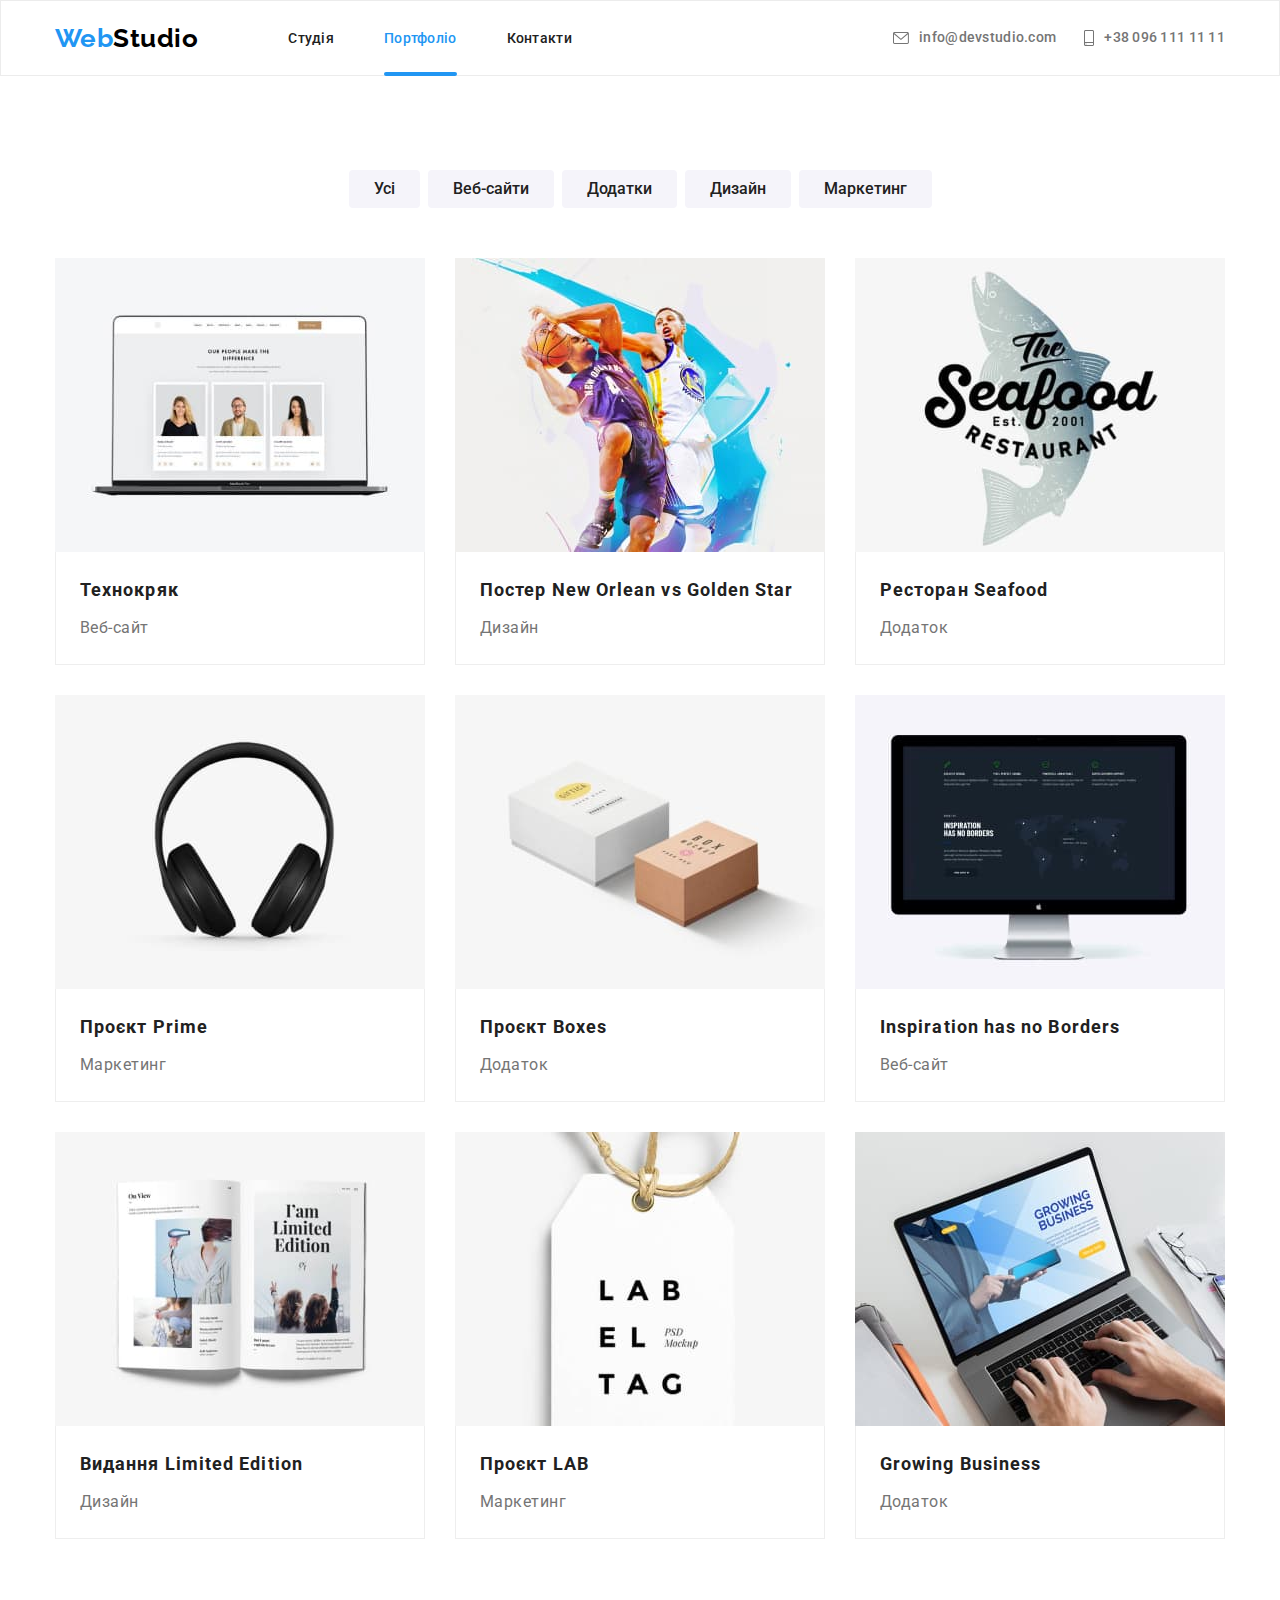
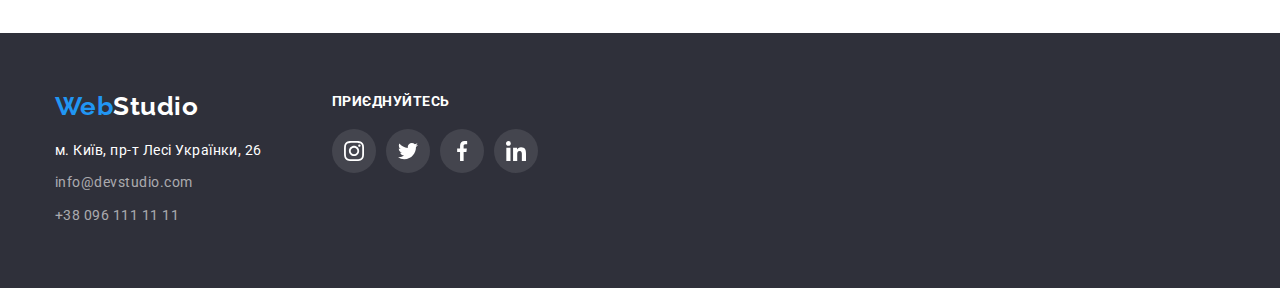
==== portfolio.html @ 26f71ac4 "Оформление 6 д/з" ====
<!DOCTYPE html>
<html lang="uk">

<head>
    <meta charset="UTF-8">
    <meta http-equiv="X-UA-Compatible" content="IE=edge">
    <meta name="viewport" content="width=device-width, initial-scale=1.0">
    <title>Портфоліо</title>
    <link rel="stylesheet" href="https://cdnjs.cloudflare.com/ajax/libs/modern-normalize/1.0.0/modern-normalize.min.css" />
    <link rel="preconnect" href="https://fonts.googleapis.com">
    <link rel="preconnect" href="https://fonts.gstatic.com" crossorigin>
    <link
        href="https://fonts.googleapis.com/css2?family=Raleway:ital,wght@0,700;1,700&family=Roboto:wght@400;500;700;900&display=swap"
        rel="stylesheet">
        <link rel="stylesheet" href="https://cdn.jsdelivr.net/npm/modern-normalize@1.1.0/modern-normalize.min.css">
    <link rel="stylesheet" href="./css/styles.css">
</head>

<body class="body-page">

    <!--Шапка-->

    <header class="page-header">
        <div class="container page-header-container">

        <nav class="page-nav">

            <a href="./index.html" class="logo"><span class="logo-web">Web</span>Studio</a>



            <ul class="menu list">
                <li class="menu-item lines ">
                    <a href="./index.html" class="menu-link lines ">Студія </a>
                </li>
                <li class="menu-item">
                    <a href="./portfolio.html" class="menu-link link-current-portfolio lines ">Портфоліо</a>
                </li>
                <li class="menu-item">
                    <a href="" class="menu-link lines">Контакти</a>
                </li>
            
            </ul>

        </nav>



        <ul class="contact list">
        <li>
            <a href="mailto:info@devstudio.com" class="contact-phone-number lines ">
                <svg class="contact-icon mail-list-item-link" width="16" height="12">
                    <use href="./images/sprite/symbol-defs.svg#icon-mail-page-header-hover"></use>
                </svg>
                info@devstudio.com</a>
        </li>
        
        <li>
        
            <a href="tel:+380961111111" class="contact-phone-number lines ">
                <svg class="contact-icon phone-list-item-link" width="10" height="16">
                    <use href="./images/sprite/symbol-defs.svg#icon-smartphone-page-header"></use>
                </svg>
                +38 096 111 11 11</a>
        
        </li>
        </ul>
        </div>



    </header>

    <main class="partfolio-main">

  

        <section class="section portfolio-section list">

                <div class="container container-partfolio-main">
          
        <h1 class="section-titel portfolio-title hidinh">Наші проекти</h1>
            <ul class="portfolio-list list">
<li><button type="button" class="portfolio-button">Усі</button></li>
<li><button type="button" class="portfolio-button">Веб-сайти</button></li>
<li><button type="button" class="portfolio-button">Додатки</button></li>
<li><button type="button" class="portfolio-button">Дизайн</button></li>
<li><button type="button" class="portfolio-button">Маркетинг</button></li>
            </ul>
           
  
   
<ul class="our-projects list">
<li class="our-projects-item">
   <a href="" class="our-projects-link ">
            <div class="our-projects-thumb">
       <img src="./images/portfolio-1.jpg" class="our-projects-item-img" alt="ноутбук_зі_сторінкою_сайту" width="370">
    <p class="our-projects-label">Ресурс пропонує комплексні пропозиції з різним рівнем функціоналу та сервісів. Все це
        дозволить відвідувачу отримати вичерпні відомості про компанію чи приватну особу.
    </p>
    </div>

    <div class="our-projects-lines">
       <h2 class="our-projects-title">Технокряк</h2>
    <p class="our-projects-list">Веб-сайт</p>
    
    </div>
 
    </a>
</li>
<li class="our-projects-item">
    <a href="" class="our-projects-link">
        <div class="our-projects-thumb">
    <img src="./images/portfolio-2.jpg" class="our-projects-item-img" alt="гравці_баскетболу" width="370">
     <p class="our-projects-label">Ресурс пропонує комплексні пропозиції з різним рівнем функціоналу та сервісів. Все це
        дозволить відвідувачу отримати
        вичерпні відомості про компанію чи приватну особу.
    </p>
    </div>
        <div class="our-projects-lines">
    <h2 class="our-projects-title">Постер New Orlean vs Golden Star</h2>
    <p class="our-projects-list">Дизайн</p>
    </div>
    </a>
</li>
<li class="our-projects-item">
    <a href="" class="our-projects-link">
        <div class="our-projects-thumb">
    <img src="./images/portfolio-3.jpg" class="our-projects-item-img" alt="логотип_ресторану" width="370">
     <p class="our-projects-label">Ресурс пропонує комплексні пропозиції з різним рівнем функціоналу та сервісів. Все це
        дозволить відвідувачу отримати
        вичерпні відомості про компанію чи приватну особу.
    </p>
    </div>
      <div class="our-projects-lines">
    <h2 class="our-projects-title">Ресторан Seafood</h2>
    <p class="our-projects-list">Додаток</p>
    </div>
    </a>
</li>
<li class="our-projects-item">
    <a href="" class="our-projects-link">
        <div class="our-projects-thumb">
    <img src="./images/portfolio-4.jpg" class="our-projects-item-img" alt="навушники" width="370">
     <p class="our-projects-label">Ресурс пропонує комплексні пропозиції з різним рівнем функціоналу та сервісів. Все це
        дозволить відвідувачу отримати
        вичерпні відомості про компанію чи приватну особу.
    </p>
    </div>
      <div class="our-projects-lines">
    <h2 class="our-projects-title">Проєкт Prime</h2>
    <p class="our-projects-list">Маркетинг</p>
    </div>
    </a>
</li>
<li class="our-projects-item">
    <a href="" class="our-projects-link">
        <div class="our-projects-thumb">
    <img src="./images/portfolio-5.jpg" class="our-projects-item-img" alt="дві_коробки" width="370">
     <p class="our-projects-label">Ресурс пропонує комплексні пропозиції з різним рівнем функціоналу та сервісів. Все це
        дозволить відвідувачу отримати
        вичерпні відомості про компанію чи приватну особу.
    </p>
    </div>
      <div class="our-projects-lines">
    <h2 class="our-projects-title">Проєкт Boxes</h2>
    <p class="our-projects-list">Додаток</p>
    </div>
    </a>
</li>
<li class="our-projects-item">
    <a href="" class="our-projects-link">
        <div class="our-projects-thumb">
    <img src="./images/portfolio-6.jpg" class="our-projects-item-img" alt="комп'ютер_зі_сторінкою_сайту" width="370">
     <p class="our-projects-label">Ресурс пропонує комплексні пропозиції з різним рівнем функціоналу та сервісів. Все це
        дозволить відвідувачу отримати
        вичерпні відомості про компанію чи приватну особу.
    </p>
    </div>
      <div class="our-projects-lines">
    <h2 class="our-projects-title">Inspiration has no Borders</h2>
   <p class="our-projects-list">Веб-сайт</p>
   </div>
</a>
</li>
<li class="our-projects-item">
    <a href="" class="our-projects-link">
        <div class="our-projects-thumb">
    <img src="./images/portfolio-7.jpg" class="our-projects-item-img" alt="книга" width="370">
     <p class="our-projects-label">Ресурс пропонує комплексні пропозиції з різним рівнем функціоналу та сервісів. Все це
        дозволить відвідувачу отримати
        вичерпні відомості про компанію чи приватну особу.
    </p>
    </div>
      <div class="our-projects-lines">
    <h2 class="our-projects-title">Видання Limited Edition</h2>
   <p class="our-projects-list">Дизайн</p>
   </div>
</a>
</li>
<li class="our-projects-item">
    <a href="" class="our-projects-link">
        <div class="our-projects-thumb">
    <img src="./images/portfolio-8.jpg" class="our-projects-item-img" alt="бирка" width="370">
     <p class="our-projects-label">Ресурс пропонує комплексні пропозиції з різним рівнем функціоналу та сервісів. Все це
        дозволить відвідувачу отримати
        вичерпні відомості про компанію чи приватну особу.
    </p>
    </div>
      <div class="our-projects-lines">
    <h2 class="our-projects-title">Проєкт LAB</h2>
    <p class="our-projects-list">Маркетинг</p>
    </div>
    </a>
</li>
<li class="our-projects-item">
    <a href="" class="our-projects-link">
        <div class="our-projects-thumb">
        
    <img src="./images/portfolio-9.jpg" class="our-projects-item-img" alt="ноутбук_із_зображенням_додаєте" width="370">
     <p class="our-projects-label">Ресурс пропонує комплексні пропозиції з різним рівнем функціоналу та сервісів. Все це
        дозволить відвідувачу отримати
        вичерпні відомості про компанію чи приватну особу.
    </p>
    </div> 
      <div class="our-projects-lines">
    <h2 class="our-projects-title">Growing Business</h2>
    <p class="our-projects-list">Додаток</p>
    </div>
    </a>
</li>

</ul>
</div>
        </section>


        
    </main>


<footer class="footer container-footer">

    <div class="container footer-box">


        <div class="footer-on">

            <a href="./index.html" class="logo-footer lines"><span class="logo-web-footer">Web</span>Studio</a>



            <address class="footer-address">

                <ul class="footer-titel list">

                    <li><a href="https://www.google.com/maps/place/бул.+Леси+Украинки,+26,+Киев,+02000/@50.4265807,30.5383858,17z/data=!3m1!4b1!4m5!3m4!1s0x40d4cf0e033ecbe9:0x57a4dffefec77da0!8m2!3d50.4265807!4d30.5383858?shorturl=1"
                            target="_blank" rel="noreferer noopener nofollow" class="footer-link adress footer-br">м.
                            Київ, пр-т Лесі Українки, 26</a></li>
                    <li><a href="mailto:info@devstudio.com" class="footer-link mail footer-br">info@devstudio.com</a>
                    </li>
                    <li><a href="tel:+380961111111" class="footer-link tel footer-br">+38 096 111 11 11</a></li>


                </ul>
            </address>

        </div>


        <div class="foter-social">

            <p class="footer-social-titel">приєднуйтесь</p>

            <ul class="footer-social-list list">





                <li class="footer-social-list__item">
                    <a href="instagram" lang="en"
                        class="footer-social-list__item-link social-list__item-link_instagram ">
                        <svg class="footer-social-list__icon" width="20" height="20">
                            <use href="./images/sprite/symbol-defs.svg#icon-instagram-2"
                                class="footer-social-list-icon-use">
                            </use>
                        </svg>
                    </a>
                </li>

                <li class="social-list__item">
                    <a href="twitter" lang="en" class="footer-social-list__item-link social-list__item-link_twitter ">
                        <svg class="footer-social-list__icon" width="20" height="20">
                            <use href="./images/sprite/symbol-defs.svg#icon-twitter"
                                class="footer-social-list-icon-use">
                            </use>
                        </svg>
                    </a>
                </li>

                <li class="social-list__item">
                    <a href="facebook" lang="en" class="footer-social-list__item-link social-list__item-link_facebook ">
                        <svg class="footer-social-list__icon" width="20" height="20">
                            <use href="./images/sprite/symbol-defs.svg#icon-facebook"
                                class="footer-social-list-icon-use">
                            </use>
                        </svg>
                    </a>
                </li>

                <li class="social-list__item">
                    <a href="linkedin" lang="en" class="footer-social-list__item-link social-list__item-link_linkedin">
                        <svg class="footer-social-list__icon" width="20" height="20">
                            <use href="./images/sprite/symbol-defs.svg#icon-linkedin"
                                class="footer-social-list-icon-use">
                            </use>
                        </svg>
                    </a>
                </li>



            </ul>

        </div>








</footer>

</body>
</html>
---- css/styles.css ----
/* цвет основного текста черный #212121 */
/* вторичный цвет серый #757575 */
/* акцент голубой цвет #2196F3 */
/* белый цвет #FFFFFF */


/* вторичный цвет фона темно серый #2F303A */
/* вториный цвет фона серый #F5F4FA */


:root {
    --primery-text-color: #212121;
    --titel-text-color: #757575;
    --accent-color: #2196F3;
    --stock-color: #FFFFFF;
    --logo-color: #000000;
    --hero-color: #2F303A;
    --tem-color: #F5F4FA;
    --footer-color: rgba(255, 255, 255, 0.6);
    --heder-line: #ECECEC;


    --primety-font:'Roboto', sans-serif;
    --secondary-font: 'Raleway', sans-serif;
    --overlay: rgba(0, 0, 0, 0.4);

    --transition-dur-and-func: 250ms cubic-bezier(0.4, 0, 0.2, 1);
}
/* Сброс точек */

.lines {
    text-decoration: none;

}

.list {
    list-style: none;
}

/* Убрать растояние под фото */

img {
    display: block;
}

button {
    cursor: pointer;
    font-family: inherit;
}

body {



    font-family: var(--primety-font);
    letter-spacing: 0.03em
        }

h1,
h2,
h3,
h4,
p {
margin-top: 0;
margin-bottom: 0;
}
    
ul,
ol {
margin-top: 0;
margin-bottom: 0;
padding-left: 0;
}
    
button {
cursor: pointer;
}
    
img {
display: block;
}

address {
    font-style: normal;
}

.container {
    width: 1200px;
    margin-left: auto;
    margin-right: auto;
    padding-left: 15px;
    padding-right: 15px;
}

.hidinh {
    display: none;
}




/* Body
.body-page {
     
} */


/* Page-header */

.page-header {
    background-color: var(--stock-color);
    
   
}

.page-header {
    border: 1px solid var(--heder-line)
}

.page-header-container {
    display: flex;
    align-items: center;
    justify-content: space-between;
   
   
    
}

.page-nav {
    display: flex;
    align-items: center;
}

/* Logo */
.logo {
    color: var(--logo-color);
    font-family: var(--secondary-font);
        font-weight: 700;
        font-size: 26px;
        line-height: 1;
         text-decoration: none;
        
    
    
       
}

.logo {
    margin-right: 90px;
    padding-top: 24px;
        padding-bottom: 24px;
}

.logo-web {
    color: var(--accent-color);
    font-family: var(--secondary-font);
}



/* Стрраницы Menu */

.menu .menu-link {
    position: relative;
    color: #212121;
    font-weight: 500;
        font-size: 14px;
        line-height: 1;
        letter-spacing: 0.02em;
        transition: color var(--transition-dur-and-func);
   
}

.menu .menu-link:hover,
.menu .menu-link:focus
{
    color: var(--accent-color);
 
    
}

.menu .link-current { 
    
    color: var(--accent-color);


}

.menu .link-current-portfolio {
    color: var(--accent-color);

}

.link-current::after {
    position: absolute;
    display: block;
    content: '';
    width: 45px;
    height: 4px;
    margin-top: 25px;
    background: #2196F3;
        border-radius: 2px;
}

.link-current-portfolio::after {
    position: absolute;
    display: block;
        content: '';
        width: 73px;
        height: 4px;
        margin-top: 25px;
        background: #2196F3;
        border-radius: 2px;

}

.menu {
    align-items: center;
    display: flex;
    column-gap: 50px;
}

.contact {
    display: flex;
    column-gap: 28px;
}

img {
    max-width: 100%;
    height: auto;
}


/* .menu-item:not(:last-child) {
    margin-right: 50px;
} */



/* Как связаться Contact-phone-number */

.contact .contact-phone-number
{
color: var(--titel-text-color);
font-weight: 500;
    font-size: 14px;
    line-height: 1.1;
    letter-spacing: 0.02em;
    transition: color var(--transition-dur-and-func);

}

.contact .contact-phone-number:hover,
.contact .contact-phone-number:focus 
{
    color: var(--accent-color);
}

.contact-phone-number {
    display: flex;
    align-items: center;
    justify-content: center;
    column-gap: 10px;
}

.mail-list-item-link

 {
    fill: var(--titel-text-color);
}

.contact-icon {
    fill: currentColor;
}



/* Герой Hero */



.hero {
    max-width: 1600px;
        height: 600px;
        margin-left: auto;
        margin-right: auto;
        background-color: var(--hero-color);
        background-image: linear-gradient(to right,
         var(--overlay),
        var(--overlay)
        ),
            url(../images/img_hero.jpg);
            background-repeat: no-repeat;
                    background-position: center;
                    background-size: cover;
                    background-clip: border-box;
    

}



.hero {
    padding-top: 200px;
    padding-bottom: 200px;
   
    
   
}

.hero-titel {
    color: var(--stock-color);
    font-weight: 900;
        font-size: 44px;
        line-height: 1.4;
        letter-spacing: 0.06em;
        text-transform: uppercase;
        width: 696px;
       margin-left: auto;
       margin-right: auto;
  
       
      

        
      
     
}

.hero-titel {

    

    margin-bottom: 30px;
    
    
   
}

.page-hero-container {
    text-align: center;
    
    
}

.modal-open-btn { color: var(--stock-color);
    background-color: var(--accent-color);
    font-weight: 700;
        font-size: 16px;
        line-height: 1.9;
        letter-spacing: 0.06em;
        box-shadow: 0px 4px 4px rgba(0, 0, 0, 0.15);
            border-radius: 4px;
         
 
          
}



.modal-open-btn:hover,
.modal-open-btn:focus
{


    color: var(--stock-color);
        background-color: var(--accent-color);
        

}

.modal-open-btn {
    padding: 10px 32px;
}








/* Section */

.section-titel {
   color: var(--primery-text-color);
    font-weight: 700;
    font-size: 36px;
    line-height: 1.2;
    text-align: center;
    margin-bottom: 50px;
    
}

.section {
  padding-top: 94px;
   padding-bottom: 94px;
}

.subtitel {
    margin-bottom: 10px;
}

/* Sentence < !--Предложение--> */


.sentence-list .titel {
    color: var(--primery-text-color);
font-weight: 700;
    font-size: 14px;
    line-height: 1.15;
    text-transform: uppercase;
  
}
.title-list {
    color: var(--titel-text-color);
    font-weight: 400;
        font-size: 14px;
        line-height: 1.7;
       
        
}

.sentence-list {
    display: flex;
    flex-wrap: wrap;
    gap: 30px;
 

}

 .section-sentence-item{
    flex-basis: calc((100% - 90px) / 4);
   

 }  

 .sentence-icon{
    display: flex;
        align-items: center;
        justify-content: center;
        width: 270px;
            height: 120px;
            border-radius: 4px;
            background-color: var(--tem-color);
            margin-bottom: 30px;
           
         
 }

 .sentence-icon-list-item {
   
  
   padding: 25px 100px;
    

    
 }
 
 .section-sentence-list {
    display: flex;
        align-items: center;
        justify-content:space-between;
        

 }

 





/* Studio do < !--Чем занимается студия--> */
.section-do {
    background-color: var(--stock-color);
}

.section-do {
        padding-bottom: 94px;
}

.section-list-do {
    display: flex;
    flex-wrap: wrap;
        gap: 30px;
}

.section-list-do-item {
    flex-basis: calc((100% - 60px) / 3);
    max-width: 100%;
    height: auto;

}


.section-do-thumb {
    
position: relative;


  
  
}

.section-do-label {
   
    display: flex;
    align-items: center;
    justify-content: center;
    position: absolute;
    bottom: 0;
    width: 370px;
    height: 70px;
    background-color: rgba(47, 48, 58, 0.8);
    color: var(--stock-color);
    text-transform: uppercase;
    font-weight: 700;
text-align: center;
font-size: 14px;
    line-height: 1.2;
  
     
    /* transform: translate(50%, -50%); */
  


}
    

/* Team  < !--Команда-->*/

.team {
    background-color: var(--tem-color);
}

.team-list .team-title { 
    color: var(--primery-text-color);
    font-weight: 500;
        font-size: 16px;
        line-height: 1.2;
        text-align: center;
        padding-top: 30px;
       
        

}

.team-list .work-title  {
    color: var(--titel-text-color);
    font-weight: 400;
        font-size: 16px;
        line-height: 1.2;
        text-align: center;
        
        
}

.team-list {
    display: flex;
        flex-wrap: wrap;
        gap: 30px;

}


.work-title {
    margin-bottom: 16px;
}

.team-list-link {
    background: var(--stock-color);
    flex-basis: calc((100% - 90px) / 4);
    max-width: 100%;
        height: auto;
        box-shadow: 0px 1px 3px rgba(0, 0, 0, 0.12), 0px 1px 1px rgba(0, 0, 0, 0.14), 0px 2px 1px rgba(0, 0, 0, 0.2);
border-radius: 0px 0px 4px 4px;
}



    
   .social-list {
       display: flex;
       justify-content: center;
       gap: 10px;
       padding-bottom: 30px;
       

      
   }

   .social-list__item-link {
       display: flex;
       align-items: center;
       justify-content: center;
       width: 44px;
       height: 44px;
       border-radius: 50%;
       background-color: var(--stock-color);
    transition: background-color var(--transition-dur-and-func);
       
    

       
   }

   .social-list__icon {
    
      gap: 10px;
       fill: #AFB1B8;
        transition: fill var(--transition-dur-and-func);
   }

   .social-list-icon-use{
    padding: 12px;
   }
   .social-list__item-link:hover .social-list__icon,
   .social-list__item-link:focus .social-list__icon{
       
    
    fill: var(--stock-color);
   }

 .social-list__item-link:hover
  {
    background-color: var(--accent-color);
 }


 /* Clients  < !--Постійні клієнти-->*/

 .clients-titel
 {
    color: var(--primery-text-color);
    font-weight: 700;
    font-size: 36px;
    line-height: 1.2;
    text-align: center;
    margin-bottom: 50px;
}

.clients-list {
    display: flex;
    justify-content: center;
   
}

.clients-list__item-link {
    display: flex;
    align-items: center;
    justify-content: center;
    width: 170px;
    height: 92px;
border: 1px solid #AFB1B8;
    border-radius: 4px;
    background-color: var(--stock-color);
    column-gap: 30px;
    transition: background-color var(--transition-dur-and-func), border-color var(--transition-dur-and-func);
  



}

.clients-list__icon {
    fill: #AFB1B8;
    transition: fill var(--transition-dur-and-func);
}

.clients-list__item:not(:last-child) {
    margin-right: 30px;
}

.clients-list-icon-use {
    padding: 16px 32px;
}

.clients-list__item-link:hover .clients-list__icon,
.clients-list__item-link:focus .clients-list__icon {
   
    fill: var(--accent-color);
}

.clients-list__item-link:hover,
.clients-list__item-link:focus {

    border-color:  var(--accent-color);
    
}

   
/* Footer  */



.footer {
    background-color: var(--hero-color);
    
    
}

.logo-footer {
    color: var(--stock-color);
    font-family: var(--secondary-font);
        font-weight: 700;
        font-size: 26px;
        line-height: 1;
        margin-bottom: 20px;
            display: inline-block;
    
       
        
        
}

.logo-web-footer {
    color: var(--accent-color);
    font-family: var(--secondary-font);
 

    
   
   
}
.adress  { 
    color: var(--stock-color);
    font-weight: 400;
        font-size: 14px;
        line-height: 1.7;
        text-decoration: none;
      
      
     
    
    
}

.mail,
.tel {
    color: var(--footer-color);
    font-weight: 400;
        font-size: 14px;
        line-height: 1.7;
        text-decoration: none;
        font-style: normal;
        
     

}



.footer-box {
    display: flex;
}

.footer-on {
    margin-right: 70px;
}

.footer-social {
  
}

.footer-social-list {
    
    display: flex;
    text-align: center;
    align-items: baseline;
    width: 200px;
    margin: 0 auto;
    gap: 10px;
    margin-right: 94px;
}


.footer-social-titel {
    color: var(--stock-color);
        font-weight: 700;
        font-size: 14px;
        line-height: 1.2;
        margin-bottom: 20px;
        text-transform: uppercase;


}


 

 .footer-social-list__item-link {
     display: flex;
     align-items: center;
     justify-content: center;
     width: 44px;
     height: 44px;
     border-radius: 50%;
     background-color: rgba(255, 255, 255, 0.1);
    transition: background-color var(--transition-dur-and-func);
     




 }

 .footer-social-list__icon {

     
     fill: var(--stock-color);
     
 }

 .social-list-icon-use {
     padding: 12px;
 }



 .footer-social-list__item-link:hover {
     background-color: var(--accent-color);
 }

 /* ====== foter-input ===== */
   
.foter-modal-form {
    
   
}

.foter-modal-form-field {
    

}

 .footer-input-titel {
    color: var(--stock-color);
        font-weight: 700;
        font-size: 14px;
        line-height: 1.2;
        margin-bottom: 20px;
        text-transform: uppercase;
 }

 .modal-form-input-wrapp {
    display: flax;
    align-items: center;
    justify-content: center;

    
 }


 .footer-modal-form-input {
    width: 358px;
        height: 50px;
        border: 1px solid rgba(255, 255, 255, 0.3);
            filter: drop-shadow(0px 4px 4px rgba(0, 0, 0, 0.15));
            border-radius: 4px;
            background-color: var(--hero-color);
            margin-right: 12px;
 
 }

 .footer-modal-form-input::placeholder {
    font-weight: 400;
    font-size: 16px;
        line-height: 1.25;
    padding: 15px;
color: rgba(255, 255, 255, 0.6);
    
 }

  

 .footer-modal-button {
     width: 200px;
     height: 50px;
     color: var(--stock-color);
     background-color: var(--accent-color);
     font-weight: 700;
     font-size: 16px;
     line-height: 1.9;
     letter-spacing: 0.06em;
     box-shadow: 0px 4px 4px rgba(0, 0, 0, 0.15);
     border-radius: 4px;
     align-self: center;
     
     



 }



 .footer-modal-button:hover,
 .footer-modal-button:focus {


     color: var(--stock-color);
     background-color: var(--accent-color);


 }

 
.footer-modal-icon-send {
    fill: var(--stock-color);
}





.footer-modal-form-buttom {
    position: relative;
}

.footer-modal-icon-send {
    position: absolute;
    top: 50%;
    right: 15px;
transform: translateY(-50% );
}
 



/* .tel, 
.adress {padding-bottom: 9px;} */


.footer-titel {
    display: flex;
    flex-direction: column;
    gap: 9px;
}

.footer-titel .footer-link:hover,
.footer-titel .footer-link:focus 
{
    color: var(--accent-color);
    transition: color var(--transition-dur-and-func);
}

.container-footer {
    padding-top: 60px;
    padding-bottom: 60px;
   
}



/* Portfolio.html */

/* Portfolio-section */

.portfolio-title {
    color: var(--primery-text-color);
    font-weight: 700;
        font-size: 36px;
        line-height: 1.2;
        text-align: center;

    
      
}

.portfolio-button {
    color: var(--primery-text-color);
    background-color: var(--tem-color);
    font-family: inherit;
        cursor: pointer;
font-weight: 500;
    font-size: 16px;
    line-height: 1.6;
    text-align: center;
    border-radius: 4px;
 border: transparent;
    transition: color var(--transition-dur-and-func), background-color  var(--transition-dur-and-func), box-shadow  var(--transition-dur-and-func);
  
}

.portfolio-button:hover,    
.portfolio-button:focus
 { color: var(--stock-color);
    background-color: var(--accent-color);
        box-shadow: 0px 3px 1px rgba(0, 0, 0, 0.1), 0px 1px 2px rgba(0, 0, 0, 0.08), 0px 2px 2px rgba(0, 0, 0, 0.12);
}




.portfolio-list {
    display: flex;
    justify-content: center;
    flex-wrap: wrap;
    gap: 8px;
    margin-bottom: 50px;
}

.portfolio-button {
    padding: 6px 25px;
}

.our-projects-title {
    color: var(--primery-text-color);
    font-weight: 700;
        font-size: 18px;
        line-height: 2;
        letter-spacing: 0.06em;
       
        
     
}
.our-projects-list {
    
    color: var(--titel-text-color);
    font-weight: 400;
        font-size: 16px;
        line-height: 2;

        
        
    
}

.our-projects-link {
    display: inline-block;
    text-decoration: none;
    cursor: pointer;
   transition: box-shadow  var(--transition-dur-and-func);
}

.our-projects-link:hover,
.our-projects-link:focus {
    box-shadow: 0px 1px 1px rgba(0, 0, 0, 0.12), 0px 4px 4px rgba(0, 0, 0, 0.06), 1px 4px 6px rgba(0, 0, 0, 0.16);
}


.our-projects {
    
    display: flex;
        flex-wrap: wrap;
        gap: 30px;

}



.our-projects-item {
    flex-basis: calc((100% - 60px) / 3);
    max-width: 100%;
        height: auto;

}

.our-projects-item-img {
 
}

.our-projects-title {
   margin-bottom: 4px;
   
}

.our-projects-lines {

padding: 20px 24px 20px 24px;
border: 1px solid #EEEEEE;
border-top: 0;

}

.our-projects-thumb {
    position: relative;
    overflow: hidden;


}


.our-projects-label{
    
    position: absolute;
    top: 0;
        left: 0;
    height: 100%;
    width: 100%;
        background: rgba(33, 150, 243, 0.9);
        color: #FFFFFF;
        padding: 63px 24px;
        font-weight: 400;
            font-size: 18px;
        line-height: 1.6;
 overflow: auto;
 transform: translateY(101%);
 transition: transform var(--transition-dur-and-func);

}

.our-projects-link:hover .our-projects-label, 
.our-projects-link:focus .our-projects-label {
    transform: translateY(0%);

}

/* ========Backdrop======== */

.backdrop {
    position: fixed;
    top: 0;
    left: 0;
    z-index: 100;
    width: 100%;
    height: 100%;
    background: rgba(0, 0, 0, 0.2);


    visibility: visible;
        opacity: 1;
        pointer-events: auto;
        transition: opacity var(--transition-dur-and-func), visibility var(--transition-dur-and-func);
}

.backdrop.is-hidden {
    visibility: hidden;
    opacity: 0;
    pointer-events: none;

}

/* ========Modal-Window======== */

.modal {
    position: absolute;
        top: 50%;
            left: 50%;
            transform: translate(-50%, -50%);
    width: 528px;
    height: 580px;
padding: 40px;
    background-color: var(--stock-color);
   


        /* box-shadow: 0px 1px 3px rgba(0, 0, 0, 0.12), 0px 1px 1px rgba(0, 0, 0, 0.14), 0px 2px 1px rgba(0, 0, 0, 0.2);
        border-radius: 4px; */
}

.modal-close-btn {
    position: absolute;
    top: 8px;
    right: 8px;
    display: flex;
    align-items: center;
    justify-content: center;
    width: 30px;
  height: 30px;
  border-radius: 50%;
  background-color: transparent;
  border: 1px solid #303030;
  padding: 0;
}

.modal-form-titel {
    display: block;
    text-align: center;
        margin-bottom: 30px;

        font-family: var(--primety-font);
        font-weight: 700;
        font-size: 20px;
            line-height: 1.2;
}

/* ========Modal-Form======== */

.modal-form {
    display: flex;
    flex-direction: column;
}

.modal-form-field {
    margin-bottom: 10px;

}

.modal-form-field-desc {
    display: block;
    font-weight: 400;
        font-size: 12px;
        line-height: 1.2;   
        color: var(--titel-text-color);
        margin-bottom: 4px;
}

.modal-form-input-wrapp {
    position: relative;
    display: block;
}

.modal-form-input {
    width: 100%;
    height: 40px;
    border: 1px solid rgba(33, 33, 33, 0.2);
        border-radius: 4px;
        padding-left: 42px;
        transition: border-color var(--transition-dur-and-func);
}

.modal-form-input:focus {
    outline: none;
    border-color: var(--accent-color);

}

.modal-form-icon {
    position: absolute;
    top: 50%;
    left: 12px;
    transform: translateY(-50%);
    transition: fill var(--transition-dur-and-func);
  
}

.modal-form-input:focus + .modal-form-icon {
    fill: var(--accent-color);
}

.modal-form-massage {
    width: 100%;
    height: 120px;
    border: 1px solid rgba(33, 33, 33, 0.2);
        border-radius: 4px;
        padding: 15px;
        resize: none;
        transition: border-color var(--transition-dur-and-func);
}

.modal-form-massage::placeholder {
color: rgba(117, 117, 117, 0.5);
font-size: 12px;
    line-height: 1.2;
}

.modal-form-check {
    appearance: none;
    position: absolute;

}


.modal-form-massage:focus {
    outline: none;
    border-color: var(--accent-color);
    
}

.modal-form-check-field {
    display: flex;
    align-items: center;
    margin-bottom: 30px;
}

.modal-form-check {
    width: 16px;
    height: 14px;
    
}

.modal-form-own-checkbox {
    width: 16px;
    height: 15px;
    border: 1px solid #303030;
    border-radius: 2px;
    cursor: pointer;
    margin-right: 7px;
    transition: fill border (--transition-dur-and-func);
}



.modal-form-own-checkbox-icon {
    display: none;
    fill: var(--stock-color);
   
}

.modal-form-check:checked + .modal-form-own-checkbox {
    background-color: var(--accent-color);
    border: 1px solid var(--accent-color);

}

.modal-form-check:checked + .modal-form-own-checkbox .modal-form-own-checkbox-icon {
    display: block;
}

.modal-form-check:focus + .modal-form-own-checkbox {

box-shadow: 0px 4px 4px rgba(0, 0, 0, 0.25);


}

.modal-form-text {
    font-weight: 400;
        font-size: 14px;
        line-height: 1.7;
    
        color: var(--titel-text-color);
}

.modal-form-treaty {
    font-weight: 400;
        font-size: 14px;
        line-height: 1.7;
        letter-spacing: 0.03em;
    
        color: var(--accent-color);
}

.modal-form-submit {
width: 200px;
height: 50px;
        color: var(--stock-color);
        background-color: var(--accent-color);
        font-weight: 700;
        font-size: 16px;
        line-height: 1.9;
        letter-spacing: 0.06em;
        box-shadow: 0px 4px 4px rgba(0, 0, 0, 0.15);
        border-radius: 4px;
        align-self: center;
       


}



.modal-form-submit:hover,
.modal-form-submit:focus {


    color: var(--stock-color);
    background-color: var(--accent-color);


}

.modal-form-submit {
    padding: 10px 52px;
}
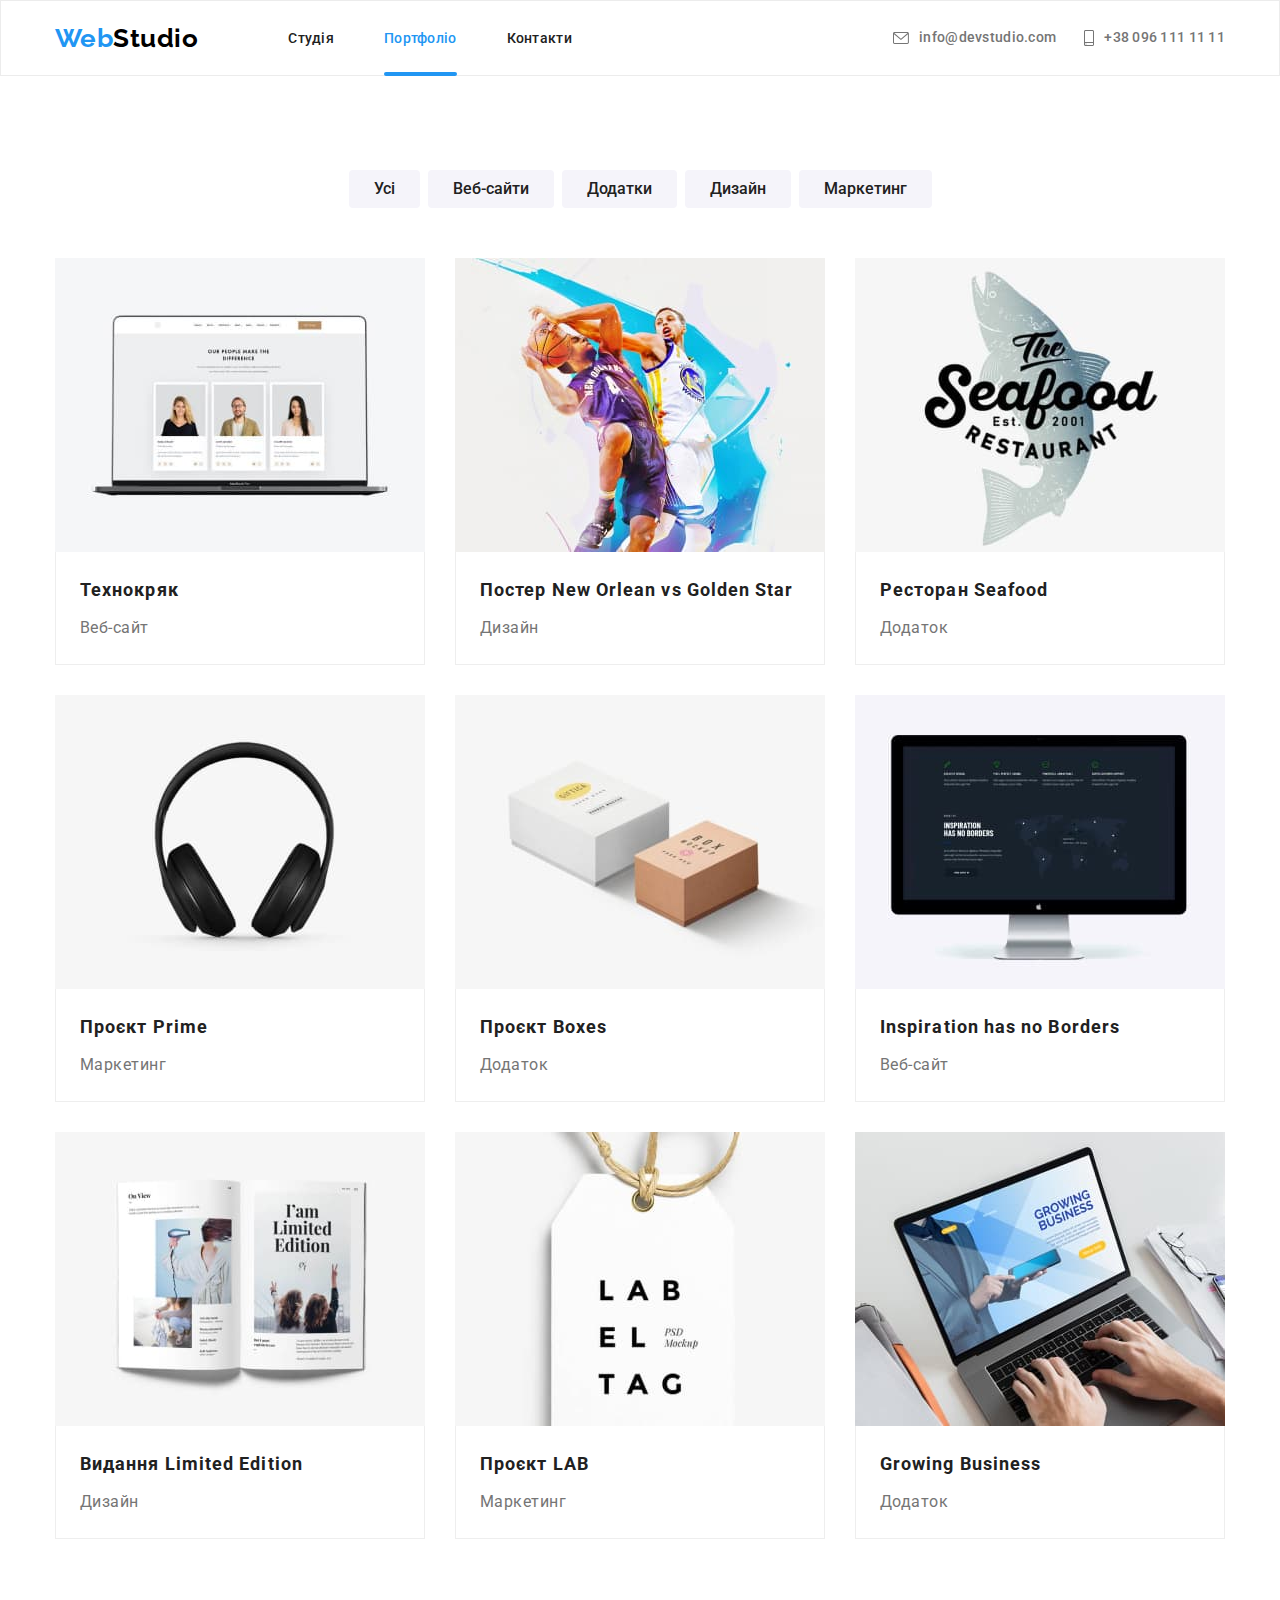
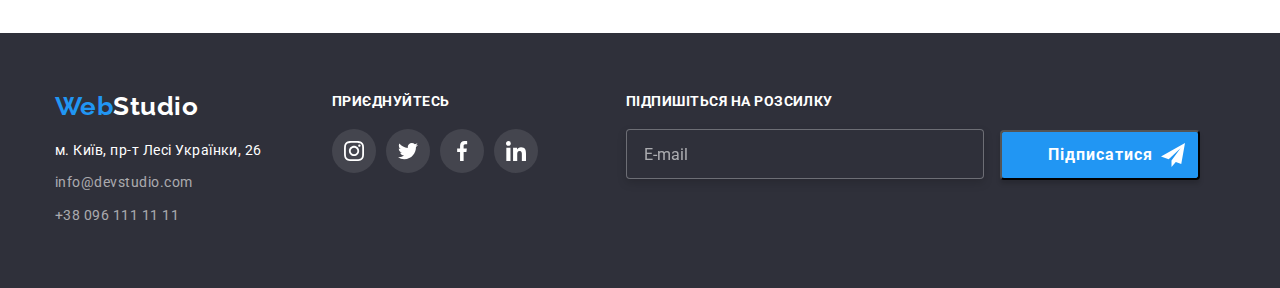
==== commit 10ebf1bd: "Доработка д/з" ====
--- a/portfolio.html
+++ b/portfolio.html
@@ -326,7 +326,31 @@
         </div>
 
 
-
+<div class="footer-imput">
+    <p class="footer-input-titel">Підпишіться на розсилку</p>
+
+    <form class="footer-form">
+        <label class="footer-form-field">
+            <div class="modal-form-input-wrapp">
+                <input type="email" class="footer-form-input" required pattern="[A-Za-zА-Яа-яЁёІіЇїЄє]+"
+                    name="user-footer_email" placeholder="E-mail">
+
+                <span class="footer-modal-form-buttom">
+                    <button type='submit' class="footer-form-button">Підписатися
+                        <svg class="footer-form-icon-send" width="24" height="24">
+                            <use href="./images/sprite/symbol-defs.svg#icon-send"></use>
+                        </svg>
+                    </button>
+
+                </span>
+
+            </div>
+
+
+
+
+    </form>
+</div>
 
 
 
--- a/css/styles.css
+++ b/css/styles.css
@@ -824,15 +824,7 @@
 
  /* ====== foter-input ===== */
    
-.foter-modal-form {
-    
-   
-}
-
-.foter-modal-form-field {
-    
-
-}
+
 
  .footer-input-titel {
     color: var(--stock-color);
@@ -852,18 +844,19 @@
  }
 
 
- .footer-modal-form-input {
+ .footer-form-input {
     width: 358px;
         height: 50px;
         border: 1px solid rgba(255, 255, 255, 0.3);
             filter: drop-shadow(0px 4px 4px rgba(0, 0, 0, 0.15));
             border-radius: 4px;
+            color: var(--stock-color);
             background-color: var(--hero-color);
             margin-right: 12px;
  
  }
 
- .footer-modal-form-input::placeholder {
+ .footer-form-input::placeholder {
     font-weight: 400;
     font-size: 16px;
         line-height: 1.25;
@@ -874,7 +867,7 @@
 
   
 
- .footer-modal-button {
+ .footer-form-button {
      width: 200px;
      height: 50px;
      color: var(--stock-color);
@@ -895,8 +888,8 @@
 
 
 
- .footer-modal-button:hover,
- .footer-modal-button:focus {
+ .footer-form-button:hover,
+ .footer-form-button:focus {
 
 
      color: var(--stock-color);
@@ -906,19 +899,21 @@
  }
 
  
-.footer-modal-icon-send {
+.footer-form-icon-send {
     fill: var(--stock-color);
-}
-
-
-
-
-
-.footer-modal-form-buttom {
+    
+    
+}
+
+
+
+
+
+.footer-form-buttom {
     position: relative;
 }
 
-.footer-modal-icon-send {
+.footer-form-icon-send {
     position: absolute;
     top: 50%;
     right: 15px;
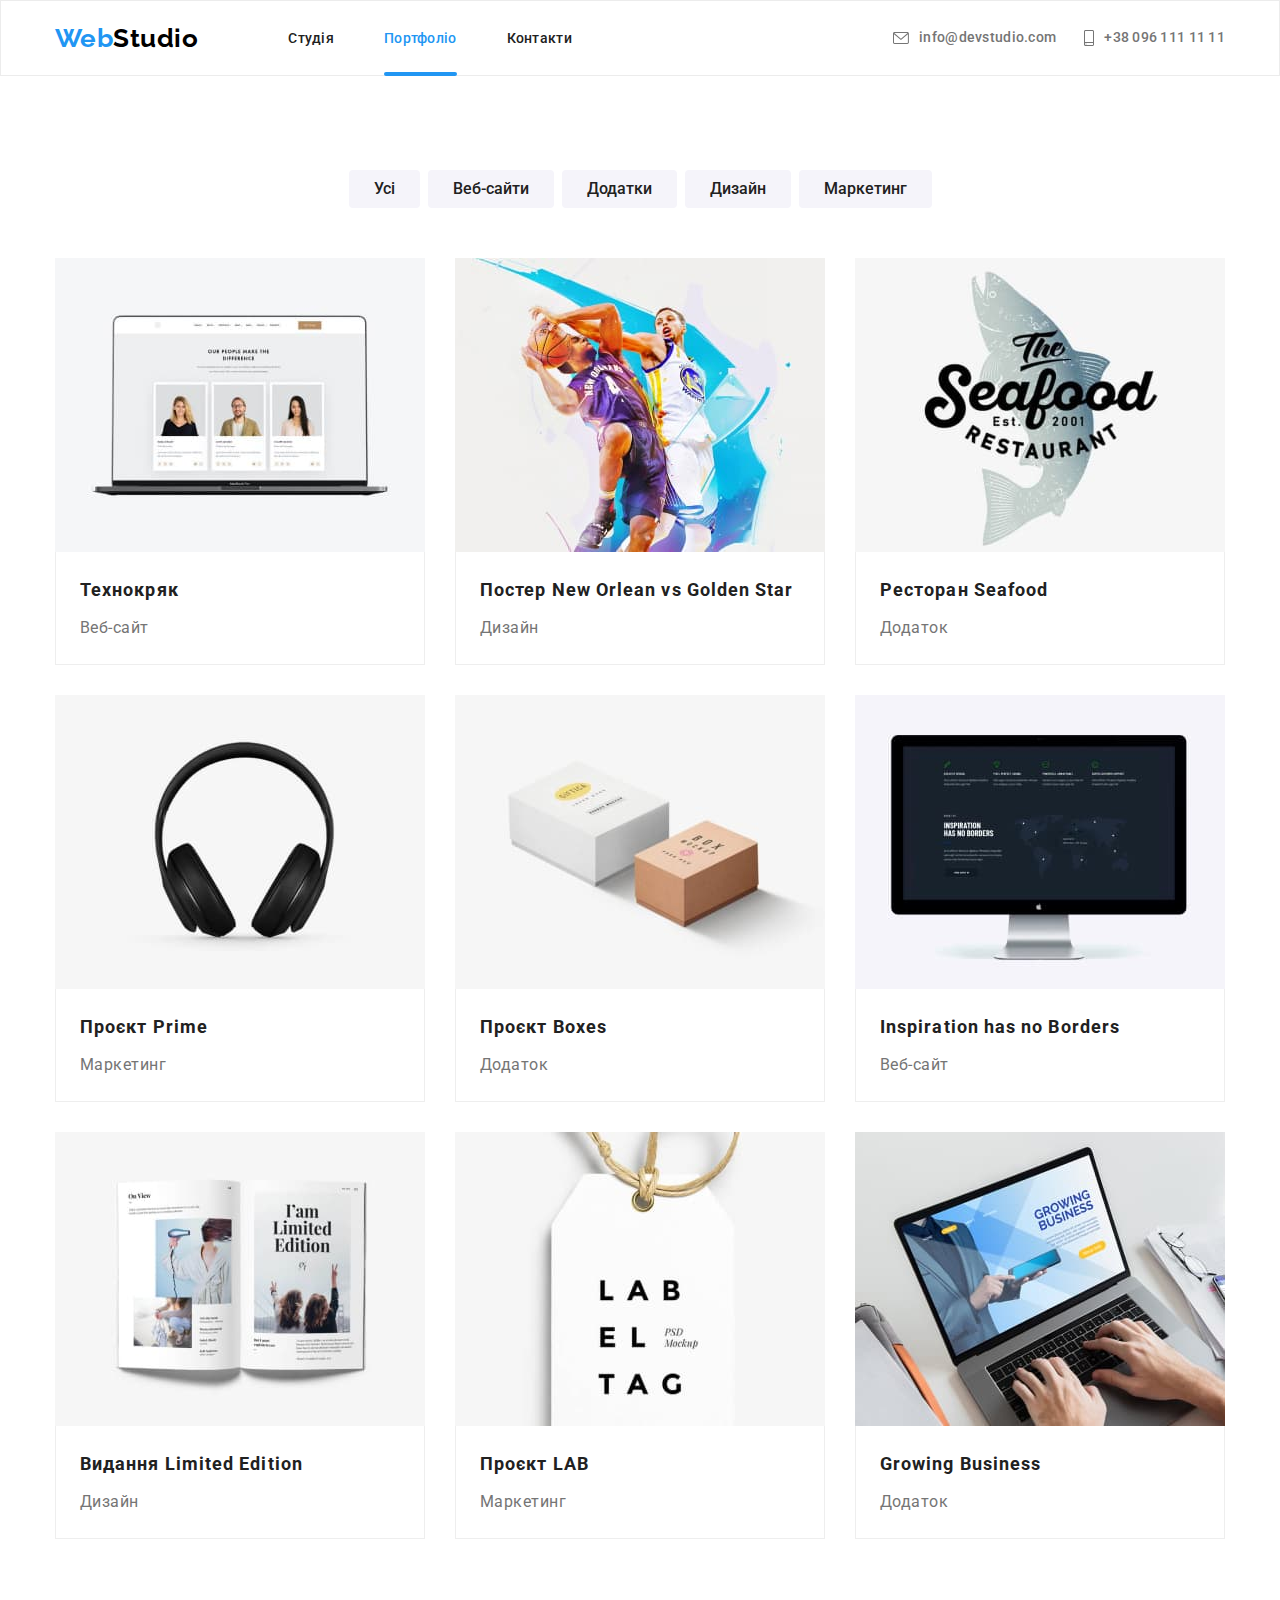
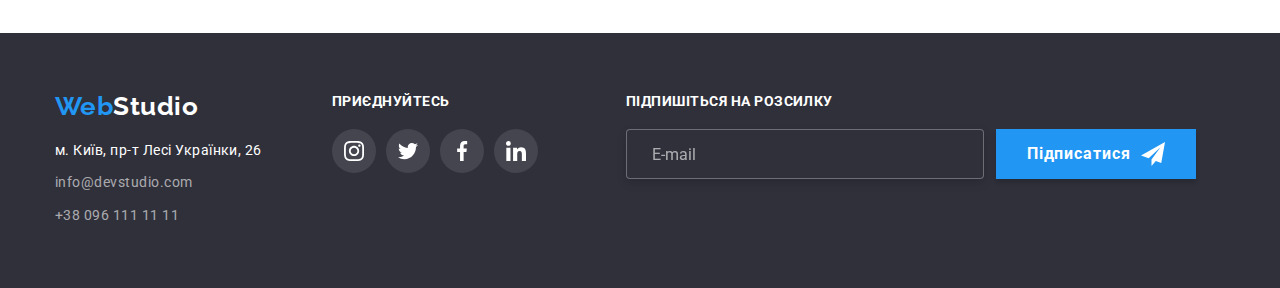
==== commit da008d2e: "Поправка button в футере" ====
--- a/portfolio.html
+++ b/portfolio.html
@@ -329,32 +329,31 @@
 <div class="footer-imput">
     <p class="footer-input-titel">Підпишіться на розсилку</p>
 
+<div class="footer-wrapper">
+
     <form class="footer-form">
+
+
+
         <label class="footer-form-field">
-            <div class="modal-form-input-wrapp">
-                <input type="email" class="footer-form-input" required pattern="[A-Za-zА-Яа-яЁёІіЇїЄє]+"
-                    name="user-footer_email" placeholder="E-mail">
-
-                <span class="footer-modal-form-buttom">
-                    <button type='submit' class="footer-form-button">Підписатися
-                        <svg class="footer-form-icon-send" width="24" height="24">
-                            <use href="./images/sprite/symbol-defs.svg#icon-send"></use>
-                        </svg>
-                    </button>
-
-                </span>
-
-            </div>
-
-
-
-
+
+            <input type="email" class="footer-form-input" required pattern="[A-Za-zА-Яа-яЁёІіЇїЄє]+"
+                name="user-footer_email" placeholder="E-mail">
+        </label>
     </form>
+
+
+    <span class="footer-modal-form-buttom">
+        <button type="submit" class="footer-form-button">Підписатися
+            <svg class="footer-form-icon-send" width="24" height="24">
+                <use href="./images/sprite/symbol-defs.svg#icon-send"></use>
+            </svg>
+        </button>
+
+    </span>
 </div>
-
-
-
-
+</div>
+</div>
 
 </footer>
 
--- a/css/styles.css
+++ b/css/styles.css
@@ -823,8 +823,11 @@
  }
 
  /* ====== foter-input ===== */
-   
-
+
+
+   .footer-wrapper {
+    display: flex;
+   }
 
  .footer-input-titel {
     color: var(--stock-color);
@@ -835,14 +838,12 @@
         text-transform: uppercase;
  }
 
- .modal-form-input-wrapp {
-    display: flax;
-    align-items: center;
-    justify-content: center;
-
-    
- }
-
+
+ .footer-form-field {
+
+    margin-right: 12px;
+
+ }
 
  .footer-form-input {
     width: 358px;
@@ -852,7 +853,8 @@
             border-radius: 4px;
             color: var(--stock-color);
             background-color: var(--hero-color);
-            margin-right: 12px;
+
+            padding-left: 15px;
  
  }
 
@@ -860,14 +862,29 @@
     font-weight: 400;
     font-size: 16px;
         line-height: 1.25;
-    padding: 15px;
+    padding: 10px;
 color: rgba(255, 255, 255, 0.6);
     
  }
 
-  
+
+ .footer-modal-form-buttom {
+ 
+     position: relative;
+     
+ }
+
+.footer-form-button {
+    display: flex;
+    align-items: center;
+    justify-content: center;
+    gap: 10px;
+    border: none;
+
+}
 
  .footer-form-button {
+
      width: 200px;
      height: 50px;
      color: var(--stock-color);
@@ -877,12 +894,9 @@
      line-height: 1.9;
      letter-spacing: 0.06em;
      box-shadow: 0px 4px 4px rgba(0, 0, 0, 0.15);
-     border-radius: 4px;
-     align-self: center;
+     border-radius: 4
      
      
-
-
 
  }
 
@@ -905,20 +919,6 @@
     
 }
 
-
-
-
-
-.footer-form-buttom {
-    position: relative;
-}
-
-.footer-form-icon-send {
-    position: absolute;
-    top: 50%;
-    right: 15px;
-transform: translateY(-50% );
-}
  
 
 
@@ -1163,12 +1163,12 @@
 .modal-form-titel {
     display: block;
     text-align: center;
-        margin-bottom: 30px;
+        margin-bottom: 12px;
 
         font-family: var(--primety-font);
         font-weight: 700;
         font-size: 20px;
-            line-height: 1.2;
+            line-height: 1.15;
 }
 
 /* ========Modal-Form======== */
@@ -1179,7 +1179,7 @@
 }
 
 .modal-form-field {
-    margin-bottom: 10px;
+    margin-bottom: 20px;
 
 }
 
@@ -1226,6 +1226,7 @@
 }
 
 .modal-form-massage {
+    display: block;
     width: 100%;
     height: 120px;
     border: 1px solid rgba(33, 33, 33, 0.2);
@@ -1257,6 +1258,7 @@
 .modal-form-check-field {
     display: flex;
     align-items: center;
+    justify-content: center;
     margin-bottom: 30px;
 }
 
@@ -1320,7 +1322,6 @@
 
 .modal-form-submit {
 width: 200px;
-height: 50px;
         color: var(--stock-color);
         background-color: var(--accent-color);
         font-weight: 700;
@@ -1330,6 +1331,7 @@
         box-shadow: 0px 4px 4px rgba(0, 0, 0, 0.15);
         border-radius: 4px;
         align-self: center;
+        padding: 8px 52px;
        
 
 
